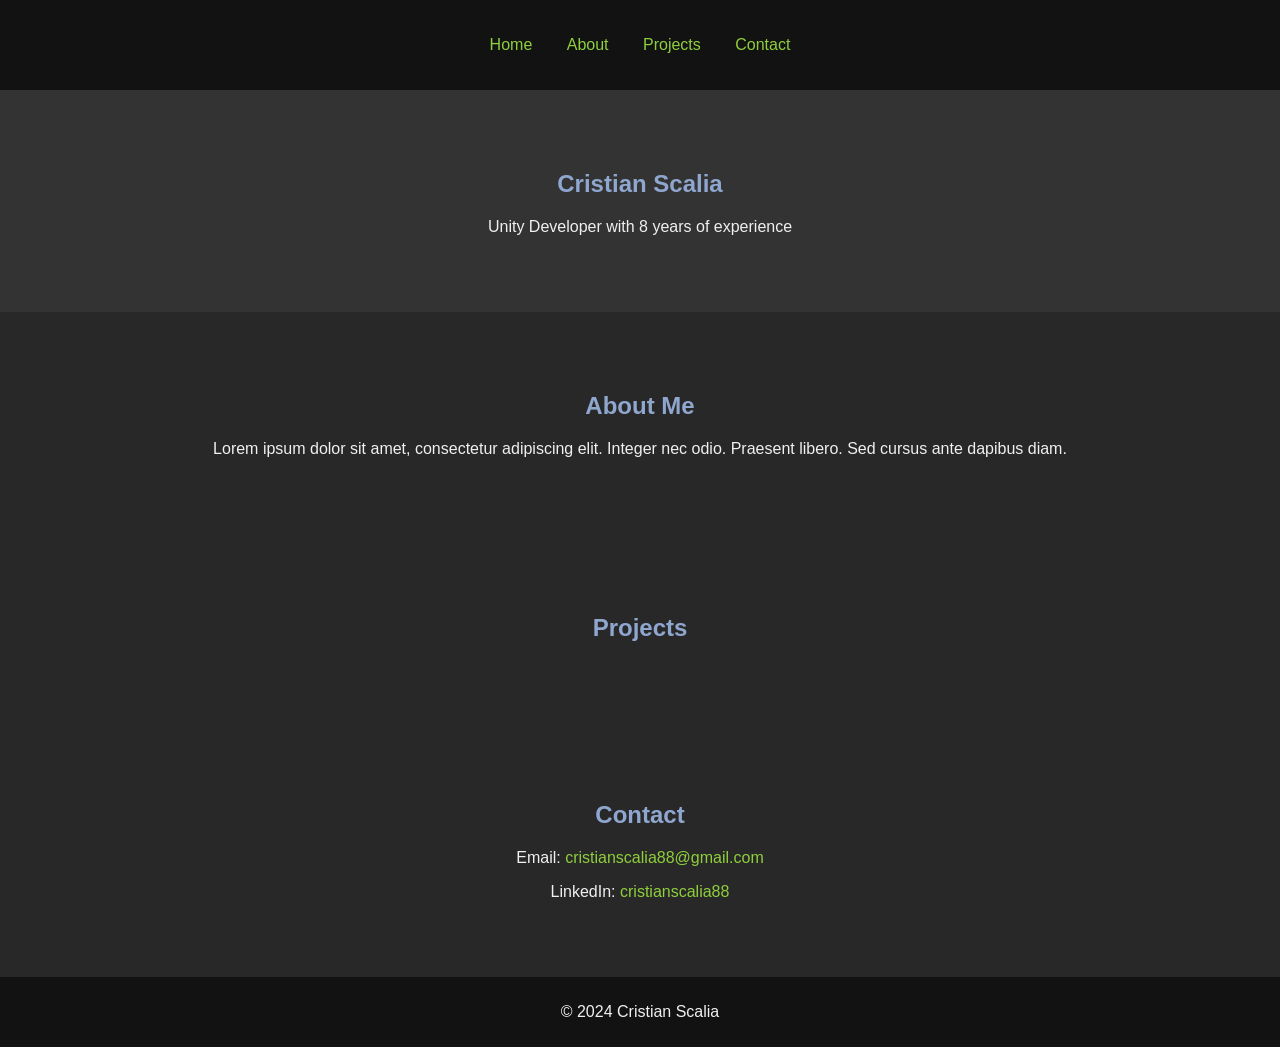
==== index.html @ cb993e55 "Update and rename Index.html to index.html" ====
<!DOCTYPE html>
<html lang="en">
<head>
    <meta charset="UTF-8">
    <meta name="viewport" content="width=device-width, initial-scale=1.0">
    <title>Cristian Scalia - Unity Developer</title>
    <link rel="stylesheet" href="styles.css">
</head>
<body>
    <header>
        <nav>
            <ul>
                <li><a href="#home">Home</a></li>
                <li><a href="#about">About</a></li>
                <li><a href="#projects">Projects</a></li>
                <li><a href="#contact">Contact</a></li>
            </ul>
        </nav>
    </header>

    <section id="home">
        <h1>Cristian Scalia</h1>
        <p>Unity Developer with 8 years of experience</p>
    </section>

    <section id="about">
        <h2>About Me</h2>
        <p>Lorem ipsum dolor sit amet, consectetur adipiscing elit. Integer nec odio. Praesent libero. Sed cursus ante dapibus diam.</p>
    </section>

    <section id="projects">
        <h2>Projects</h2>
        <!-- Add your project details here -->
    </section>

    <section id="contact">
        <h2>Contact</h2>
        <p>Email: <a href="mailto:cristianscalia88@gmail.com">cristianscalia88@gmail.com</a></p>
        <p>LinkedIn: <a href="https://www.linkedin.com/in/cristianscalia88/">cristianscalia88</a></p>
        <!-- <p>GitHub: <a href="https://github.com/yourusername">yourusername</a></p> -->
    </section>

    <footer>
        <p>&copy; 2024 Cristian Scalia</p>
    </footer>
</body>
</html>
---- styles.css ----
body {
    margin: 0;
    font-family: Arial, sans-serif;
    background-color: #1e1e1e;
    color: #f0f0f0;
}

header {
    background-color: #121212;
    padding: 20px 0;
    text-align: center;
}

nav ul {
    list-style: none;
    padding: 0;
}

nav ul li {
    display: inline;
    margin: 0 15px;
}

nav ul li a {
    color: #8fcf3c; /* Green */
    text-decoration: none;
}

nav ul li a:hover {
    text-decoration: underline;
}

section {
    padding: 60px 20px;
    text-align: center;
}

#home {
    background-color: #333;
}

#about, #projects, #contact {
    background-color: #282828;
}

h1, h2 {
    color: #8fa6cf; /* Medium blue tinted with gray */
}

footer {
    background-color: #121212;
    text-align: center;
    padding: 10px 0;
}

a {
    color: #8fcf3c; /* Green */
    text-decoration: none;
}

a:hover {
    text-decoration: underline;
}
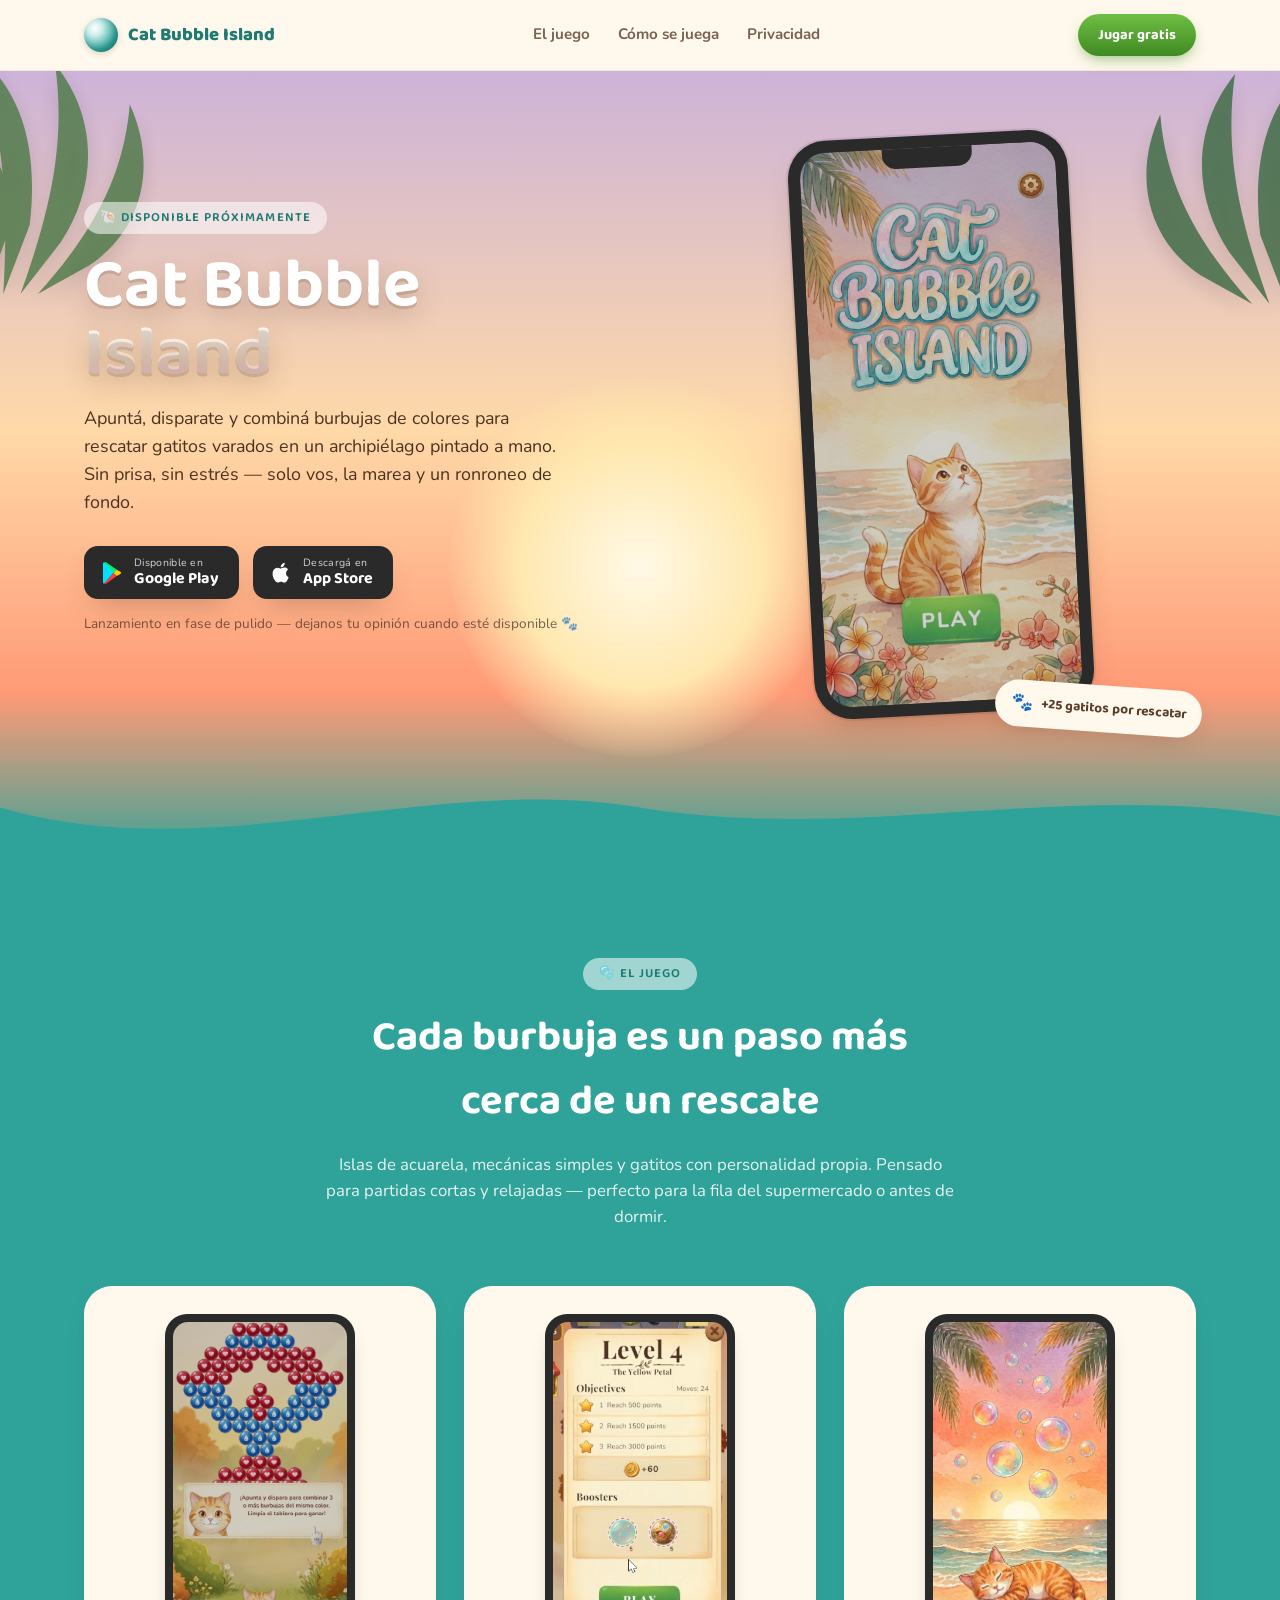
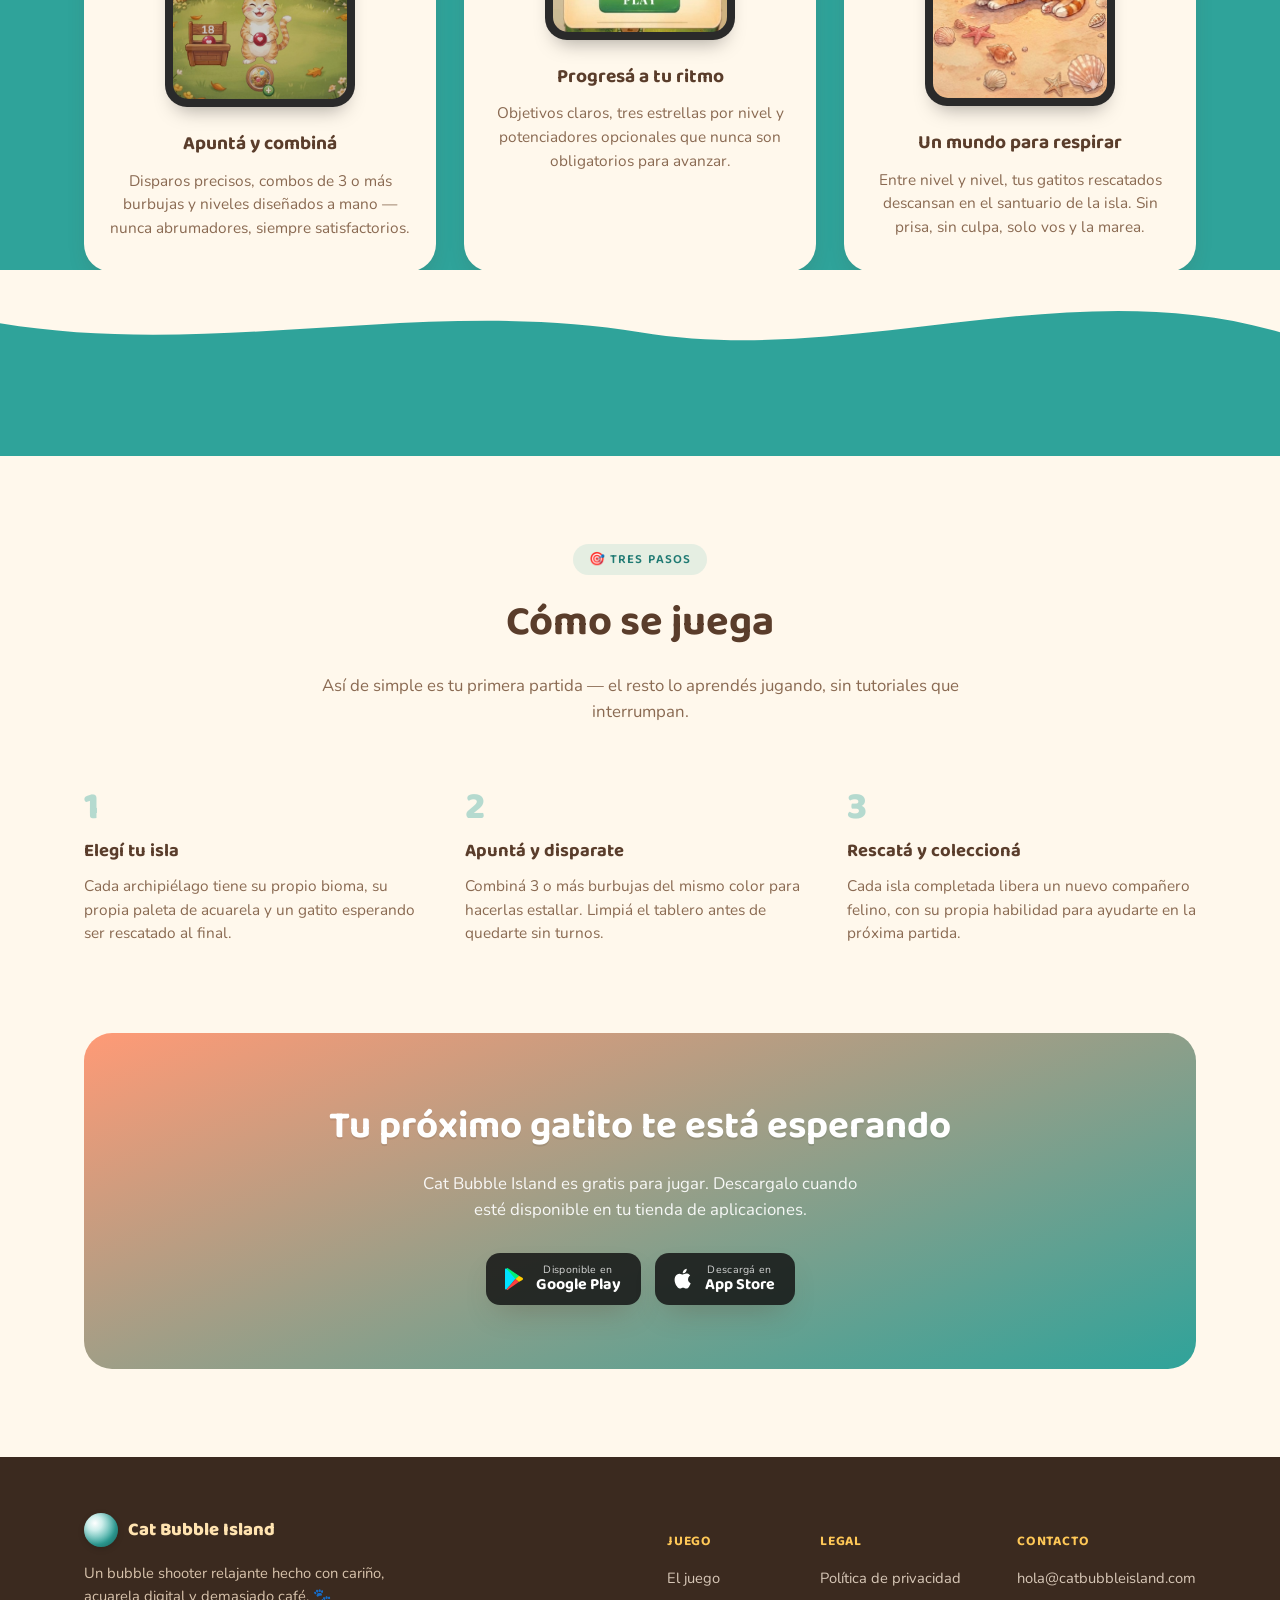
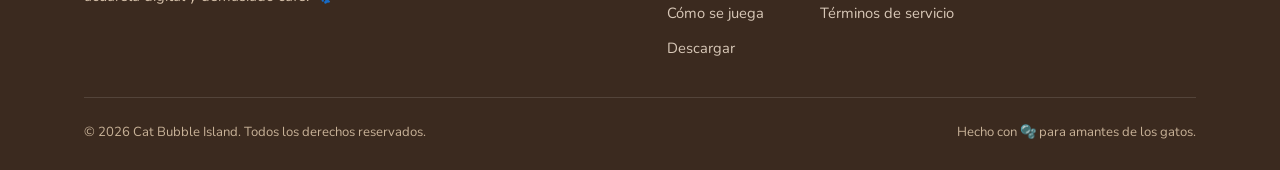
==== commit 4937ae62: "Web" ====
--- a/index.html
+++ b/index.html
@@ -1,47 +1,230 @@
-<!DOCTYPE html>
-<html lang="en">
-<head>
-    <meta charset="UTF-8">
-    <meta name="viewport" content="width=device-width, initial-scale=1.0">
-    <title>Cristian Scalia - Unity Developer</title>
-    <link rel="stylesheet" href="styles.css">
-</head>
-<body>
-    <header>
-        <nav>
-            <ul>
-                <li><a href="#home">Home</a></li>
-                <li><a href="#about">About</a></li>
-                <li><a href="#projects">Projects</a></li>
-                <li><a href="#contact">Contact</a></li>
-            </ul>
-        </nav>
-    </header>
-
-    <section id="home">
-        <h1>Cristian Scalia</h1>
-        <p>Unity Developer with 8 years of experience</p>
-    </section>
-
-    <section id="about">
-        <h2>About Me</h2>
-        <p>Lorem ipsum dolor sit amet, consectetur adipiscing elit. Integer nec odio. Praesent libero. Sed cursus ante dapibus diam.</p>
-    </section>
-
-    <section id="projects">
-        <h2>Projects</h2>
-        <!-- Add your project details here -->
-    </section>
-
-    <section id="contact">
-        <h2>Contact</h2>
-        <p>Email: <a href="mailto:cristianscalia88@gmail.com">cristianscalia88@gmail.com</a></p>
-        <p>LinkedIn: <a href="https://www.linkedin.com/in/cristianscalia88/">cristianscalia88</a></p>
-        <!-- <p>GitHub: <a href="https://github.com/yourusername">yourusername</a></p> -->
-    </section>
-
-    <footer>
-        <p>&copy; 2024 Cristian Scalia</p>
-    </footer>
-</body>
-</html>
+<!DOCTYPE html>
+<html lang="es">
+<head>
+<meta charset="UTF-8">
+<meta name="viewport" content="width=device-width, initial-scale=1.0">
+<title>Cat Bubble Island — Un archipiélago de burbujas y gatitos</title>
+<meta name="description" content="Cat Bubble Island: un bubble shooter relajante donde rescatás gatitos, explorás islas de acuarela y coleccionás compañeros felinos. Gratis para jugar.">
+
+<!-- Open Graph -->
+<meta property="og:title" content="Cat Bubble Island">
+<meta property="og:description" content="Un bubble shooter relajante donde rescatás gatitos y explorás islas pintadas a mano.">
+<meta property="og:image" content="assets/img/screenshot-splash.jpg">
+<meta property="og:type" content="website">
+
+<link rel="icon" href="data:image/svg+xml,<svg xmlns=%22http://www.w3.org/2000/svg%22 viewBox=%220 0 100 100%22><circle cx=%2250%22 cy=%2250%22 r=%2246%22 fill=%22%232fa39a%22/><text x=%2250%22 y=%2266%22 font-size=%2260%22 text-anchor=%22middle%22>🐱</text></svg>">
+
+<link rel="preconnect" href="https://fonts.googleapis.com">
+<link rel="preconnect" href="https://fonts.gstatic.com" crossorigin>
+<link href="https://fonts.googleapis.com/css2?family=Baloo+2:wght@500;600;700;800&family=Nunito:wght@400;600;700;800;900&display=swap" rel="stylesheet">
+
+<link rel="stylesheet" href="assets/css/style.css">
+</head>
+<body>
+
+<a class="skip-link" href="#main" style="position:absolute;left:-9999px;">Saltar al contenido</a>
+
+<header class="site-nav">
+  <div class="container">
+    <a class="brand" href="#top">
+      <span class="brand-mark" aria-hidden="true"></span>
+      Cat Bubble Island
+    </a>
+    <nav aria-label="Navegación principal">
+      <ul class="nav-links">
+        <li><a href="#juego">El juego</a></li>
+        <li><a href="#como-jugar">Cómo se juega</a></li>
+        <li><a href="privacy.html">Privacidad</a></li>
+      </ul>
+    </nav>
+    <a class="nav-cta" href="#descargar">Jugar gratis</a>
+    <button class="nav-toggle" aria-label="Abrir menú" aria-expanded="false" id="navToggle">☰</button>
+  </div>
+</header>
+
+<main id="main">
+
+  <!-- ================= HERO ================= -->
+  <section class="hero" id="top">
+    <div class="hero-sun" aria-hidden="true"></div>
+
+    <svg class="palm palm-left" viewBox="0 0 200 220" aria-hidden="true">
+      <g fill="#4f7a4a" opacity="0.9">
+        <path d="M40 220 C 30 150, 10 90, -20 40 C 30 60, 55 100, 65 150 Z"/>
+        <path d="M55 220 C 60 140, 55 70, 30 10 C 75 45, 85 100, 78 160 Z"/>
+        <path d="M70 220 C 95 150, 110 90, 100 20 C 140 70, 135 130, 105 175 Z"/>
+        <path d="M85 220 C 130 170, 160 120, 165 55 C 190 110, 175 165, 130 195 Z"/>
+      </g>
+    </svg>
+    <svg class="palm palm-right" viewBox="0 0 200 220" aria-hidden="true">
+      <g fill="#3f6b45" opacity="0.9">
+        <path d="M40 220 C 30 150, 10 90, -20 40 C 30 60, 55 100, 65 150 Z"/>
+        <path d="M55 220 C 60 140, 55 70, 30 10 C 75 45, 85 100, 78 160 Z"/>
+        <path d="M70 220 C 95 150, 110 90, 100 20 C 140 70, 135 130, 105 175 Z"/>
+        <path d="M85 220 C 130 170, 160 120, 165 55 C 190 110, 175 165, 130 195 Z"/>
+      </g>
+    </svg>
+
+    <div class="bubbles-field" id="bubblesField" aria-hidden="true"></div>
+
+    <div class="container hero-inner">
+      <div class="hero-copy">
+        <span class="eyebrow">🐚 Disponible próximamente</span>
+        <h1 class="hero-title">Cat Bubble<span>Island</span></h1>
+        <p class="lede">Apuntá, disparate y combiná burbujas de colores para rescatar gatitos varados en un archipiélago pintado a mano. Sin prisa, sin estrés — solo vos, la marea y un ronroneo de fondo.</p>
+
+        <div class="store-badges" id="descargar">
+          <a class="store-badge" href="#" aria-label="Descargar en Google Play (próximamente)">
+            <svg viewBox="0 0 24 24" fill="none" xmlns="http://www.w3.org/2000/svg"><path d="M3 2.5C3 1.9 3.4 1.5 4 1.5C4.2 1.5 4.4 1.6 4.6 1.7L16.8 8.7L13.4 12L4.6 22.3C4.4 22.4 4.2 22.5 4 22.5C3.4 22.5 3 22.1 3 21.5V2.5Z" fill="#00E1FF"/><path d="M13.4 12L16.8 8.7L20.4 10.8C21.2 11.3 21.2 12.5 20.4 13L16.8 15.1L13.4 12Z" fill="#FFCC00"/><path d="M4.6 22.3L13.4 12L16.8 15.1L5.6 22.9C5.2 23.1 4.8 23 4.6 22.3Z" fill="#FF3D3D"/><path d="M4.6 1.7L13.4 12L16.8 8.7L5.6 1.1C5.2 0.9 4.8 1 4.6 1.7Z" fill="#00F076"/></svg>
+            <span class="store-text"><small>Disponible en</small><strong>Google Play</strong></span>
+          </a>
+          <a class="store-badge" href="#" aria-label="Descargar en App Store (próximamente)">
+            <svg viewBox="0 0 24 24" fill="#fff" xmlns="http://www.w3.org/2000/svg"><path d="M17.05 12.34c-.03-2.5 2.04-3.7 2.14-3.76-1.17-1.71-2.98-1.94-3.62-1.97-1.54-.16-3 .9-3.78.9-.78 0-1.98-.88-3.26-.86-1.68.03-3.23.98-4.09 2.48-1.75 3.03-.45 7.5 1.25 9.95.83 1.2 1.82 2.55 3.12 2.5 1.25-.05 1.72-.8 3.23-.8 1.5 0 1.93.8 3.25.78 1.34-.02 2.19-1.22 3.01-2.42.95-1.39 1.34-2.73 1.36-2.8-.03-.01-2.6-1-2.63-3.99Z"/><path d="M14.7 4.9c.69-.84 1.16-2 1.03-3.16-1 .04-2.2.66-2.92 1.5-.64.74-1.2 1.94-1.05 3.07 1.1.09 2.24-.56 2.94-1.41Z"/></svg>
+            <span class="store-text"><small>Descargá en</small><strong>App Store</strong></span>
+          </a>
+        </div>
+        <p class="badge-note">Lanzamiento en fase de pulido — dejanos tu opinión cuando esté disponible 🐾</p>
+      </div>
+
+      <div class="hero-art">
+        <div class="phone">
+          <div class="phone-notch" aria-hidden="true"></div>
+          <img src="assets/img/screenshot-splash.jpg" alt="Pantalla de bienvenida de Cat Bubble Island, mostrando un gato atigrado en una playa al atardecer">
+        </div>
+        <div class="hero-cat-badge"><span class="paw">🐾</span> +25 gatitos por rescatar</div>
+      </div>
+    </div>
+
+    <div class="wave" aria-hidden="true">
+      <svg viewBox="0 0 1440 110" preserveAspectRatio="none"><path d="M0,40 C 240,110 480,0 720,40 C 960,80 1200,10 1440,50 L1440,110 L0,110 Z" fill="#2fa39a"></path></svg>
+    </div>
+  </section>
+
+  <!-- ================= FEATURES ================= -->
+  <section class="section features" id="juego">
+    <div class="container">
+      <div class="section-head">
+        <span class="eyebrow" style="background:rgba(255,255,255,0.55);">🫧 El juego</span>
+        <h2 style="color:#fff;">Cada burbuja es un paso más cerca de un rescate</h2>
+        <p style="color:rgba(255,255,255,0.88);">Islas de acuarela, mecánicas simples y gatitos con personalidad propia. Pensado para partidas cortas y relajadas — perfecto para la fila del supermercado o antes de dormir.</p>
+      </div>
+
+      <div class="feature-grid">
+        <article class="feature-card">
+          <div class="phone-frame"><img src="assets/img/screenshot-gameplay.jpg" alt="Captura de gameplay: tablero de burbujas rojas y azules con un gato guía en pantalla"></div>
+          <h3>Apuntá y combiná</h3>
+          <p>Disparos precisos, combos de 3 o más burbujas y niveles diseñados a mano — nunca abrumadores, siempre satisfactorios.</p>
+        </article>
+
+        <article class="feature-card">
+          <div class="phone-frame"><img src="assets/img/screenshot-level.jpg" alt="Captura de la pantalla de nivel mostrando objetivos, estrellas y potenciadores"></div>
+          <h3>Progresá a tu ritmo</h3>
+          <p>Objetivos claros, tres estrellas por nivel y potenciadores opcionales que nunca son obligatorios para avanzar.</p>
+        </article>
+
+        <article class="feature-card">
+          <div class="phone-frame"><img src="assets/img/screenshot-beach.jpg" alt="Ilustración de un gato durmiendo en la playa rodeado de burbujas iridiscentes al atardecer"></div>
+          <h3>Un mundo para respirar</h3>
+          <p>Entre nivel y nivel, tus gatitos rescatados descansan en el santuario de la isla. Sin prisa, sin culpa, solo vos y la marea.</p>
+        </article>
+      </div>
+    </div>
+
+    <div class="wave" aria-hidden="true" style="transform: rotate(180deg);">
+      <svg viewBox="0 0 1440 110" preserveAspectRatio="none"><path d="M0,40 C 240,110 480,0 720,40 C 960,80 1200,10 1440,50 L1440,110 L0,110 Z" fill="#fff8ec"></path></svg>
+    </div>
+  </section>
+
+  <!-- ================= HOW TO PLAY ================= -->
+  <section class="section howto" id="como-jugar">
+    <div class="container">
+      <div class="section-head">
+        <span class="eyebrow">🎯 Tres pasos</span>
+        <h2>Cómo se juega</h2>
+        <p>Así de simple es tu primera partida — el resto lo aprendés jugando, sin tutoriales que interrumpan.</p>
+      </div>
+
+      <div class="steps">
+        <div class="step">
+          <div class="step-number">1</div>
+          <h3>Elegí tu isla</h3>
+          <p>Cada archipiélago tiene su propio bioma, su propia paleta de acuarela y un gatito esperando ser rescatado al final.</p>
+        </div>
+        <div class="step">
+          <div class="step-number">2</div>
+          <h3>Apuntá y disparate</h3>
+          <p>Combiná 3 o más burbujas del mismo color para hacerlas estallar. Limpiá el tablero antes de quedarte sin turnos.</p>
+        </div>
+        <div class="step">
+          <div class="step-number">3</div>
+          <h3>Rescatá y coleccioná</h3>
+          <p>Cada isla completada libera un nuevo compañero felino, con su propia habilidad para ayudarte en la próxima partida.</p>
+        </div>
+      </div>
+    </div>
+  </section>
+
+  <!-- ================= CTA ================= -->
+  <section class="section" style="padding-top:0;">
+    <div class="cta-band">
+      <h2>Tu próximo gatito te está esperando</h2>
+      <p>Cat Bubble Island es gratis para jugar. Descargalo cuando esté disponible en tu tienda de aplicaciones.</p>
+      <div class="store-badges">
+        <a class="store-badge" href="#">
+          <svg viewBox="0 0 24 24" fill="none" xmlns="http://www.w3.org/2000/svg"><path d="M3 2.5C3 1.9 3.4 1.5 4 1.5C4.2 1.5 4.4 1.6 4.6 1.7L16.8 8.7L13.4 12L4.6 22.3C4.4 22.4 4.2 22.5 4 22.5C3.4 22.5 3 22.1 3 21.5V2.5Z" fill="#00E1FF"/><path d="M13.4 12L16.8 8.7L20.4 10.8C21.2 11.3 21.2 12.5 20.4 13L16.8 15.1L13.4 12Z" fill="#FFCC00"/><path d="M4.6 22.3L13.4 12L16.8 15.1L5.6 22.9C5.2 23.1 4.8 23 4.6 22.3Z" fill="#FF3D3D"/><path d="M4.6 1.7L13.4 12L16.8 8.7L5.6 1.1C5.2 0.9 4.8 1 4.6 1.7Z" fill="#00F076"/></svg>
+          <span class="store-text"><small>Disponible en</small><strong>Google Play</strong></span>
+        </a>
+        <a class="store-badge" href="#">
+          <svg viewBox="0 0 24 24" fill="#fff" xmlns="http://www.w3.org/2000/svg"><path d="M17.05 12.34c-.03-2.5 2.04-3.7 2.14-3.76-1.17-1.71-2.98-1.94-3.62-1.97-1.54-.16-3 .9-3.78.9-.78 0-1.98-.88-3.26-.86-1.68.03-3.23.98-4.09 2.48-1.75 3.03-.45 7.5 1.25 9.95.83 1.2 1.82 2.55 3.12 2.5 1.25-.05 1.72-.8 3.23-.8 1.5 0 1.93.8 3.25.78 1.34-.02 2.19-1.22 3.01-2.42.95-1.39 1.34-2.73 1.36-2.8-.03-.01-2.6-1-2.63-3.99Z"/><path d="M14.7 4.9c.69-.84 1.16-2 1.03-3.16-1 .04-2.2.66-2.92 1.5-.64.74-1.2 1.94-1.05 3.07 1.1.09 2.24-.56 2.94-1.41Z"/></svg>
+          <span class="store-text"><small>Descargá en</small><strong>App Store</strong></span>
+        </a>
+      </div>
+    </div>
+  </section>
+
+</main>
+
+<footer class="site-footer">
+  <div class="container">
+    <div class="footer-top">
+      <div class="footer-brand">
+        <a class="brand" href="#top">
+          <span class="brand-mark" aria-hidden="true"></span>
+          Cat Bubble Island
+        </a>
+        <p>Un bubble shooter relajante hecho con cariño, acuarela digital y demasiado café. 🐾</p>
+      </div>
+      <div class="footer-links">
+        <div class="footer-col">
+          <h4>Juego</h4>
+          <ul>
+            <li><a href="#juego">El juego</a></li>
+            <li><a href="#como-jugar">Cómo se juega</a></li>
+            <li><a href="#descargar">Descargar</a></li>
+          </ul>
+        </div>
+        <div class="footer-col">
+          <h4>Legal</h4>
+          <ul>
+            <li><a href="privacy.html">Política de privacidad</a></li>
+            <li><a href="terms.html">Términos de servicio</a></li>
+          </ul>
+        </div>
+        <div class="footer-col">
+          <h4>Contacto</h4>
+          <ul>
+            <li><a href="mailto:hola@catbubbleisland.com">hola@catbubbleisland.com</a></li>
+          </ul>
+        </div>
+      </div>
+    </div>
+    <div class="footer-bottom">
+      <span>© <span id="year"></span> Cat Bubble Island. Todos los derechos reservados.</span>
+      <span>Hecho con 🫧 para amantes de los gatos.</span>
+    </div>
+  </div>
+</footer>
+
+<script src="assets/js/main.js"></script>
+</body>
+</html>
--- a/assets/css/style.css
+++ b/assets/css/style.css
@@ -0,0 +1,658 @@
+/* =========================================================
+   CAT BUBBLE ISLAND — Landing page styles
+   Design language: hand-painted watercolor sunset beach,
+   matching the in-game art (palm silhouettes, soft bubbles,
+   cream/parchment UI cards, teal ocean, coral sunset).
+   ========================================================= */
+
+:root {
+  /* ---- Color tokens (pulled from the game's own screenshots) ---- */
+  --sky-lavender: #cdb3d9;
+  --sky-peach: #ffd9a8;
+  --sky-coral: #ff9a76;
+  --ocean-teal: #2fa39a;
+  --ocean-teal-deep: #1f7a73;
+  --sand: #f3d9a9;
+  --sand-deep: #e0b877;
+  --cream: #fff8ec;
+  --cream-deep: #ffedcf;
+  --ink-brown: #5a3d2b;
+  --ink-brown-soft: #8a6a52;
+  --leaf-green: #5c7a4a;
+  --play-green: #6fbe44;
+  --play-green-deep: #3f8a22;
+  --gold: #ffc857;
+  --bubble-rim: rgba(255, 255, 255, 0.85);
+
+  --font-display: "Baloo 2", "Nunito", system-ui, sans-serif;
+  --font-body: "Nunito", system-ui, -apple-system, sans-serif;
+
+  --radius-lg: 28px;
+  --radius-md: 18px;
+  --radius-sm: 10px;
+
+  --shadow-soft: 0 14px 30px -12px rgba(90, 61, 43, 0.35);
+  --shadow-card: 0 10px 24px -10px rgba(90, 61, 43, 0.28);
+}
+
+* { box-sizing: border-box; }
+
+html {
+  scroll-behavior: smooth;
+}
+
+@media (prefers-reduced-motion: reduce) {
+  html { scroll-behavior: auto; }
+  *, *::before, *::after {
+    animation-duration: 0.001ms !important;
+    animation-iteration-count: 1 !important;
+    transition-duration: 0.001ms !important;
+    scroll-behavior: auto !important;
+  }
+}
+
+body {
+  margin: 0;
+  font-family: var(--font-body);
+  color: var(--ink-brown);
+  background: var(--cream);
+  line-height: 1.55;
+  overflow-x: hidden;
+}
+
+img { max-width: 100%; display: block; }
+
+a { color: inherit; }
+
+:focus-visible {
+  outline: 3px solid var(--ocean-teal-deep);
+  outline-offset: 3px;
+  border-radius: 6px;
+}
+
+.container {
+  max-width: 1160px;
+  margin: 0 auto;
+  padding: 0 24px;
+}
+
+h1, h2, h3 {
+  font-family: var(--font-display);
+  font-weight: 700;
+  margin: 0;
+  color: var(--ink-brown);
+}
+
+.eyebrow {
+  display: inline-flex;
+  align-items: center;
+  gap: 8px;
+  font-family: var(--font-display);
+  font-weight: 600;
+  font-size: 0.8rem;
+  letter-spacing: 0.08em;
+  text-transform: uppercase;
+  color: var(--ocean-teal-deep);
+  background: rgba(47, 163, 154, 0.12);
+  padding: 6px 16px;
+  border-radius: 999px;
+}
+
+.lede {
+  color: var(--ink-brown-soft);
+  font-size: 1.08rem;
+  max-width: 46ch;
+}
+
+/* ---------------------------------------------------------
+   NAV
+   --------------------------------------------------------- */
+
+.site-nav {
+  position: sticky;
+  top: 0;
+  z-index: 50;
+  background: rgba(255, 248, 236, 0.88);
+  backdrop-filter: blur(10px);
+  border-bottom: 1px solid rgba(90, 61, 43, 0.08);
+}
+
+.site-nav .container {
+  display: flex;
+  align-items: center;
+  justify-content: space-between;
+  padding-top: 14px;
+  padding-bottom: 14px;
+}
+
+.brand {
+  display: flex;
+  align-items: center;
+  gap: 10px;
+  font-family: var(--font-display);
+  font-weight: 800;
+  font-size: 1.15rem;
+  text-decoration: none;
+  color: var(--ocean-teal-deep);
+}
+
+.brand-mark {
+  width: 34px;
+  height: 34px;
+  border-radius: 50%;
+  background: radial-gradient(circle at 32% 30%, #fff 0%, #cdeeeb 22%, var(--ocean-teal) 65%, var(--ocean-teal-deep) 100%);
+  box-shadow: inset -3px -3px 6px rgba(0,0,0,0.15), 0 2px 6px rgba(0,0,0,0.15);
+  flex-shrink: 0;
+}
+
+.nav-links {
+  display: flex;
+  align-items: center;
+  gap: 28px;
+  list-style: none;
+  margin: 0;
+  padding: 0;
+  font-weight: 700;
+  font-size: 0.95rem;
+}
+
+.nav-links a {
+  text-decoration: none;
+  color: var(--ink-brown);
+  opacity: 0.8;
+  transition: opacity 0.15s ease;
+}
+.nav-links a:hover { opacity: 1; }
+
+.nav-cta {
+  display: inline-block;
+  background: linear-gradient(180deg, var(--play-green) 0%, var(--play-green-deep) 100%);
+  color: #fff;
+  font-family: var(--font-display);
+  font-weight: 700;
+  font-size: 0.9rem;
+  padding: 10px 20px;
+  border-radius: 999px;
+  text-decoration: none;
+  box-shadow: 0 6px 14px -4px rgba(63, 138, 34, 0.55);
+}
+
+.nav-toggle { display: none; }
+
+/* ---------------------------------------------------------
+   HERO
+   --------------------------------------------------------- */
+
+.hero {
+  position: relative;
+  isolation: isolate;
+  overflow: hidden;
+  padding: 64px 0 0;
+  background: linear-gradient(180deg, var(--sky-lavender) 0%, var(--sky-peach) 45%, var(--sky-coral) 78%, var(--ocean-teal) 100%);
+}
+
+.hero-sun {
+  position: absolute;
+  left: 50%;
+  top: 62%;
+  transform: translate(-50%, -50%);
+  width: 380px;
+  height: 380px;
+  border-radius: 50%;
+  background: radial-gradient(circle, #fff9e6 0%, #ffe8b0 45%, rgba(255,232,176,0) 72%);
+  z-index: 0;
+}
+
+.palm { position: absolute; z-index: 3; pointer-events: none; opacity: 0.92; }
+.palm-left {
+  top: -30px; left: -60px; width: 230px;
+  filter: drop-shadow(0 8px 10px rgba(0,0,0,0.15));
+}
+.palm-right {
+  top: -20px; right: -70px; width: 230px;
+  transform: scaleX(-1);
+  filter: drop-shadow(0 8px 10px rgba(0,0,0,0.15));
+}
+
+.bubbles-field {
+  position: absolute;
+  inset: 0;
+  z-index: 2;
+  pointer-events: none;
+}
+
+.floaty {
+  position: absolute;
+  bottom: -60px;
+  border-radius: 50%;
+  background:
+    radial-gradient(circle at 30% 25%, rgba(255,255,255,0.95) 0%, rgba(255,255,255,0.15) 24%, rgba(255,255,255,0) 40%),
+    radial-gradient(circle at 65% 70%, rgba(255,210,240,0.35), rgba(160,220,255,0.25) 55%, rgba(255,255,255,0.05) 80%);
+  border: 1px solid var(--bubble-rim);
+  animation: rise linear infinite;
+  opacity: 0.85;
+}
+
+@keyframes rise {
+  0%   { transform: translateY(0) translateX(0); opacity: 0; }
+  10%  { opacity: 0.9; }
+  90%  { opacity: 0.75; }
+  100% { transform: translateY(-115vh) translateX(var(--drift, 20px)); opacity: 0; }
+}
+
+.hero-inner {
+  position: relative;
+  z-index: 4;
+  display: grid;
+  grid-template-columns: 1.05fr 0.95fr;
+  gap: 40px;
+  align-items: center;
+  padding-bottom: 60px;
+}
+
+.hero-copy .eyebrow {
+  background: rgba(255, 255, 255, 0.55);
+  color: var(--ocean-teal-deep);
+}
+
+.hero-title {
+  font-size: clamp(2.6rem, 5.4vw, 4.4rem);
+  line-height: 0.98;
+  margin: 18px 0 16px;
+  color: #fff;
+  text-shadow: 0 3px 0 rgba(90,61,43,0.18), 0 10px 26px rgba(90,61,43,0.25);
+}
+
+.hero-title span {
+  display: block;
+  background: linear-gradient(180deg, #ffffff 0%, #ffe9d6 60%, #ffd3e6 100%);
+  -webkit-background-clip: text;
+  background-clip: text;
+  color: transparent;
+}
+
+.hero-copy .lede {
+  color: #4a3322;
+  font-size: 1.12rem;
+  max-width: 44ch;
+}
+
+.store-badges {
+  display: flex;
+  flex-wrap: wrap;
+  gap: 14px;
+  margin-top: 30px;
+}
+
+.store-badge {
+  display: inline-flex;
+  align-items: center;
+  gap: 10px;
+  background: #2a2a2a;
+  color: #fff;
+  text-decoration: none;
+  padding: 11px 20px 11px 16px;
+  border-radius: 14px;
+  box-shadow: var(--shadow-soft);
+  transition: transform 0.15s ease;
+}
+.store-badge:hover { transform: translateY(-2px); }
+.store-badge svg { width: 24px; height: 24px; flex-shrink: 0; }
+.store-badge .store-text { display: flex; flex-direction: column; line-height: 1.15; }
+.store-badge .store-text small { font-size: 0.66rem; opacity: 0.8; letter-spacing: 0.03em; }
+.store-badge .store-text strong { font-family: var(--font-display); font-size: 1rem; }
+
+.badge-note {
+  margin-top: 14px;
+  font-size: 0.85rem;
+  color: #4a3322;
+  opacity: 0.75;
+}
+
+.hero-art { position: relative; display: flex; justify-content: center; }
+
+.phone {
+  position: relative;
+  width: min(280px, 72vw);
+  border-radius: 38px;
+  background: #2a2a2a;
+  padding: 12px;
+  box-shadow: var(--shadow-soft), 0 0 0 2px rgba(0,0,0,0.08);
+  transform: rotate(-3deg);
+}
+.phone img {
+  border-radius: 26px;
+  width: 100%;
+  display: block;
+}
+.phone-notch {
+  position: absolute;
+  top: 12px; left: 50%;
+  transform: translateX(-50%);
+  width: 90px; height: 20px;
+  background: #2a2a2a;
+  border-radius: 0 0 14px 14px;
+  z-index: 2;
+}
+
+.hero-cat-badge {
+  position: absolute;
+  bottom: -18px;
+  right: -6px;
+  background: var(--cream);
+  border-radius: 999px;
+  padding: 10px 16px;
+  display: flex;
+  align-items: center;
+  gap: 8px;
+  font-family: var(--font-display);
+  font-weight: 700;
+  font-size: 0.85rem;
+  color: var(--ink-brown);
+  box-shadow: var(--shadow-card);
+  transform: rotate(4deg);
+}
+.hero-cat-badge .paw { font-size: 1.1rem; }
+
+/* wave divider */
+.wave {
+  display: block;
+  width: 100%;
+  line-height: 0;
+  position: relative;
+  z-index: 5;
+  margin-top: -2px;
+}
+.wave svg { width: 100%; height: auto; display: block; }
+
+/* ---------------------------------------------------------
+   FEATURES
+   --------------------------------------------------------- */
+
+.section {
+  padding: 88px 0;
+}
+
+.section-head {
+  text-align: center;
+  max-width: 640px;
+  margin: 0 auto 56px;
+}
+.section-head .eyebrow { margin-bottom: 16px; }
+.section-head h2 {
+  font-size: clamp(1.9rem, 3.4vw, 2.6rem);
+  margin-bottom: 14px;
+}
+.section-head p {
+  color: var(--ink-brown-soft);
+  font-size: 1.05rem;
+}
+
+.features {
+  background: var(--ocean-teal);
+  position: relative;
+}
+
+.feature-grid {
+  display: grid;
+  grid-template-columns: repeat(3, 1fr);
+  gap: 28px;
+}
+
+.feature-card {
+  background: var(--cream);
+  border-radius: var(--radius-lg);
+  padding: 28px 24px 32px;
+  box-shadow: var(--shadow-card);
+  display: flex;
+  flex-direction: column;
+  align-items: center;
+  text-align: center;
+}
+
+.feature-card .phone-frame {
+  width: 100%;
+  max-width: 190px;
+  border-radius: 22px;
+  background: #2a2a2a;
+  padding: 8px;
+  margin-bottom: 22px;
+  box-shadow: 0 12px 20px -10px rgba(0,0,0,0.35);
+}
+.feature-card .phone-frame img { border-radius: 15px; }
+
+.feature-card h3 {
+  font-size: 1.2rem;
+  margin-bottom: 10px;
+}
+.feature-card p {
+  color: var(--ink-brown-soft);
+  font-size: 0.96rem;
+  margin: 0;
+}
+
+/* ---------------------------------------------------------
+   HOW TO PLAY (numbered — real sequence)
+   --------------------------------------------------------- */
+
+.howto { background: var(--cream); }
+
+.steps {
+  display: grid;
+  grid-template-columns: repeat(3, 1fr);
+  gap: 32px;
+  counter-reset: step;
+}
+
+.step {
+  position: relative;
+  padding-top: 8px;
+}
+
+.step-number {
+  font-family: var(--font-display);
+  font-weight: 800;
+  font-size: 2.4rem;
+  color: var(--ocean-teal);
+  opacity: 0.35;
+  line-height: 1;
+  margin-bottom: 10px;
+}
+
+.step h3 {
+  font-size: 1.15rem;
+  margin-bottom: 8px;
+}
+.step p {
+  color: var(--ink-brown-soft);
+  margin: 0;
+  font-size: 0.96rem;
+}
+
+/* ---------------------------------------------------------
+   CTA BAND
+   --------------------------------------------------------- */
+
+.cta-band {
+  position: relative;
+  background: linear-gradient(160deg, var(--sky-coral) 0%, var(--ocean-teal) 100%);
+  border-radius: var(--radius-lg);
+  margin: 0 24px;
+  max-width: 1112px;
+  margin-inline: auto;
+  padding: 64px 32px;
+  text-align: center;
+  overflow: hidden;
+}
+
+.cta-band h2 {
+  color: #fff;
+  font-size: clamp(1.8rem, 3.2vw, 2.4rem);
+  margin-bottom: 14px;
+  text-shadow: 0 2px 0 rgba(0,0,0,0.08);
+}
+
+.cta-band p {
+  color: rgba(255,255,255,0.92);
+  max-width: 46ch;
+  margin: 0 auto 28px;
+  font-size: 1.05rem;
+}
+
+.cta-band .store-badges { justify-content: center; }
+.cta-band .store-badge { background: rgba(20, 20, 20, 0.85); }
+
+/* ---------------------------------------------------------
+   FOOTER
+   --------------------------------------------------------- */
+
+.site-footer {
+  background: #3b2a1f;
+  color: #f3e3d2;
+  padding: 56px 0 28px;
+}
+
+.footer-top {
+  display: flex;
+  justify-content: space-between;
+  gap: 40px;
+  flex-wrap: wrap;
+  padding-bottom: 36px;
+  border-bottom: 1px solid rgba(255,255,255,0.12);
+}
+
+.footer-brand {
+  max-width: 320px;
+}
+.footer-brand .brand { color: #ffe3b0; margin-bottom: 10px; }
+.footer-brand p {
+  color: #d8c3ac;
+  font-size: 0.92rem;
+}
+
+.footer-links {
+  display: flex;
+  gap: 56px;
+  flex-wrap: wrap;
+}
+
+.footer-col h4 {
+  font-family: var(--font-display);
+  font-size: 0.85rem;
+  letter-spacing: 0.06em;
+  text-transform: uppercase;
+  color: #ffc857;
+  margin-bottom: 14px;
+}
+
+.footer-col ul {
+  list-style: none;
+  margin: 0;
+  padding: 0;
+  display: flex;
+  flex-direction: column;
+  gap: 10px;
+}
+.footer-col a {
+  text-decoration: none;
+  color: #f3e3d2;
+  font-size: 0.92rem;
+  opacity: 0.85;
+}
+.footer-col a:hover { opacity: 1; text-decoration: underline; }
+
+.footer-bottom {
+  display: flex;
+  justify-content: space-between;
+  align-items: center;
+  flex-wrap: wrap;
+  gap: 12px;
+  padding-top: 24px;
+  font-size: 0.82rem;
+  color: #c8b298;
+}
+
+/* ---------------------------------------------------------
+   PRIVACY PAGE
+   --------------------------------------------------------- */
+
+.legal-hero {
+  background: linear-gradient(180deg, var(--sky-lavender) 0%, var(--sky-peach) 100%);
+  padding: 70px 0 56px;
+}
+.legal-hero .eyebrow { background: rgba(255,255,255,0.6); }
+.legal-hero h1 {
+  font-size: clamp(2rem, 4vw, 2.8rem);
+  margin: 16px 0 10px;
+  color: #4a3322;
+}
+.legal-hero p { color: #4a3322; opacity: 0.85; }
+
+.legal-body {
+  padding: 56px 0 90px;
+}
+
+.legal-card {
+  background: var(--cream);
+  border-radius: var(--radius-lg);
+  box-shadow: var(--shadow-card);
+  padding: 44px clamp(24px, 5vw, 64px);
+  max-width: 860px;
+  margin: -70px auto 0;
+  position: relative;
+}
+
+.legal-card h2 {
+  font-size: 1.3rem;
+  margin: 32px 0 12px;
+  color: var(--ocean-teal-deep);
+}
+.legal-card h2:first-child { margin-top: 0; }
+.legal-card p, .legal-card li {
+  color: var(--ink-brown-soft);
+  font-size: 0.98rem;
+}
+.legal-card ul { padding-left: 22px; }
+
+.todo-banner {
+  display: flex;
+  gap: 14px;
+  align-items: flex-start;
+  background: rgba(255, 200, 87, 0.18);
+  border: 1px dashed var(--gold);
+  border-radius: var(--radius-md);
+  padding: 18px 20px;
+  margin-bottom: 36px;
+  font-size: 0.92rem;
+  color: #6b4a10;
+}
+.todo-banner strong { display: block; margin-bottom: 4px; font-family: var(--font-display); }
+
+/* ---------------------------------------------------------
+   RESPONSIVE
+   --------------------------------------------------------- */
+
+@media (max-width: 900px) {
+  .hero-inner { grid-template-columns: 1fr; text-align: center; }
+  .hero-copy .lede { margin-inline: auto; }
+  .store-badges { justify-content: center; }
+  .hero-art { order: -1; margin-top: 12px; }
+  .feature-grid { grid-template-columns: 1fr; }
+  .steps { grid-template-columns: 1fr; gap: 40px; }
+  .nav-links, .nav-cta { display: none; }
+  .nav-toggle {
+    display: inline-flex;
+    align-items: center;
+    justify-content: center;
+    width: 40px; height: 40px;
+    border-radius: 10px;
+    border: 1px solid rgba(90,61,43,0.2);
+    background: transparent;
+  }
+  .footer-top { flex-direction: column; }
+}
+
+@media (max-width: 520px) {
+  .cta-band { padding: 44px 22px; margin: 0 14px; }
+  .section { padding: 64px 0; }
+}
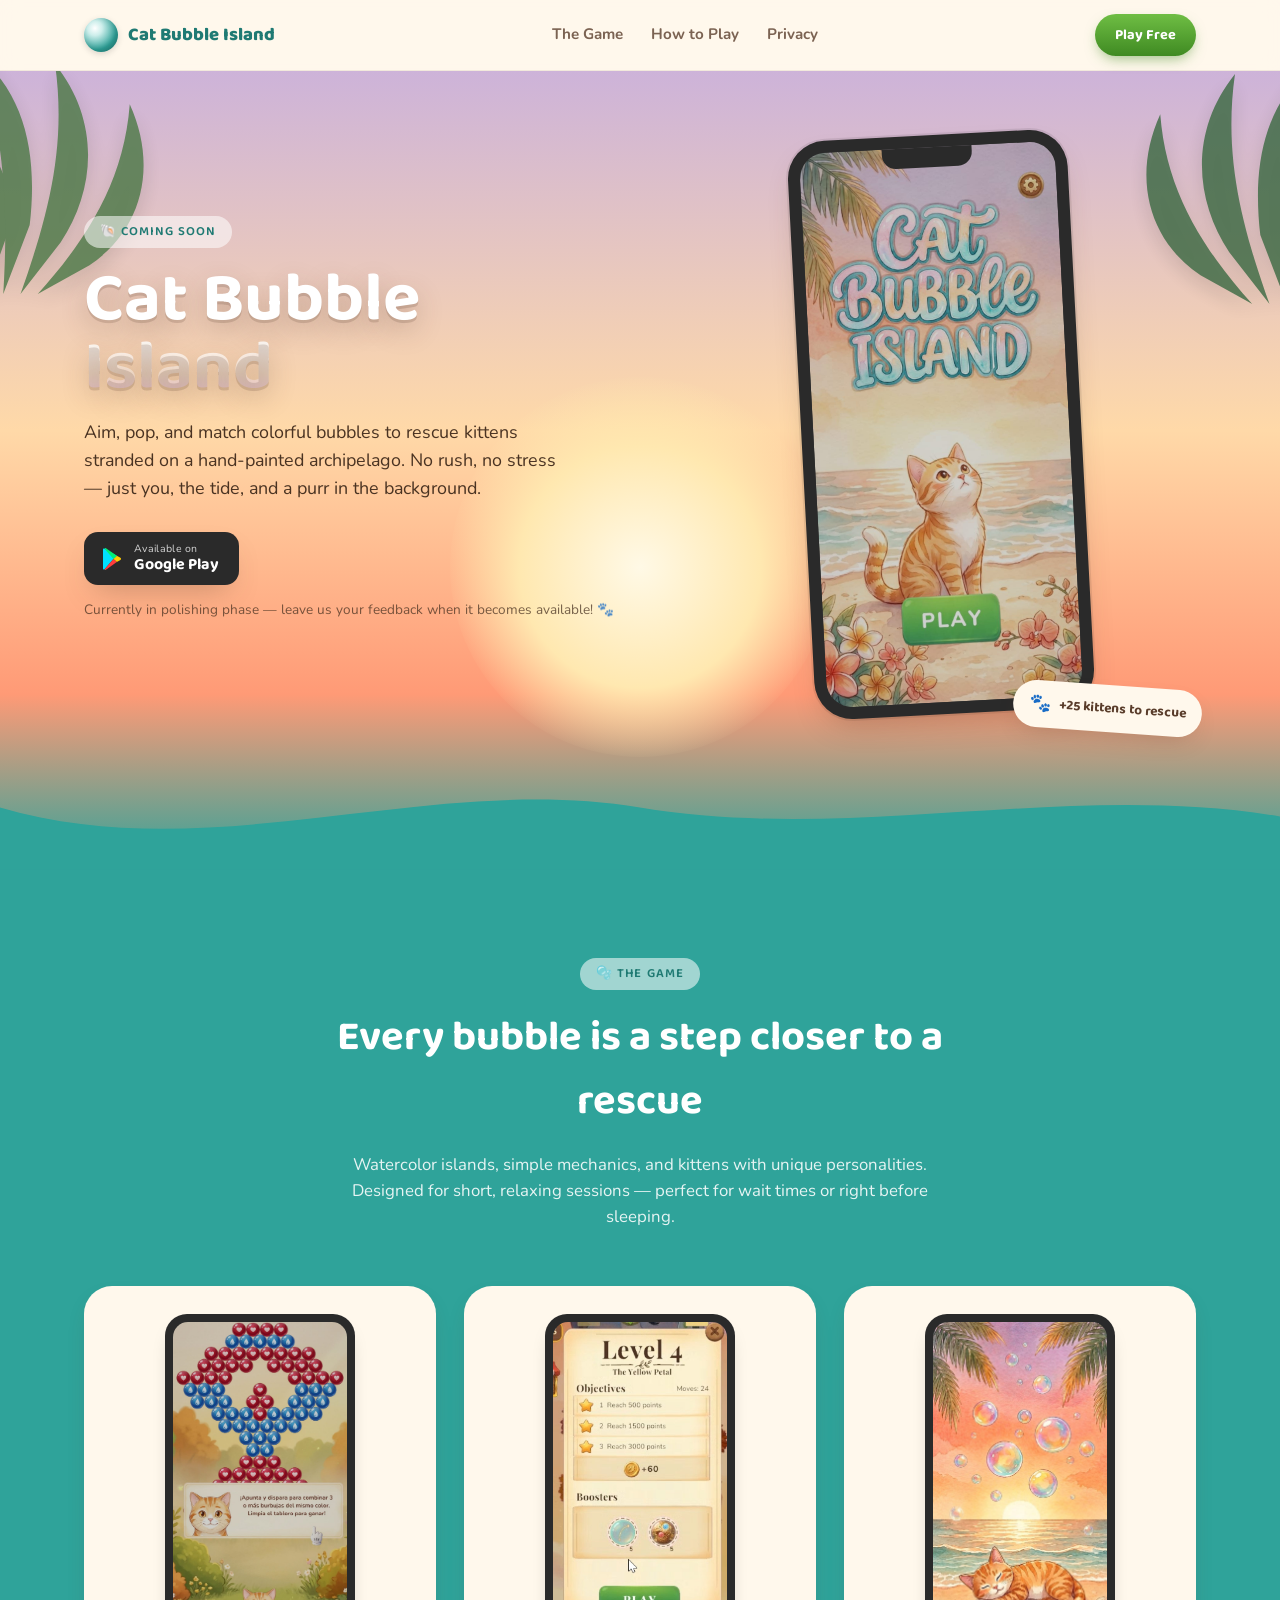
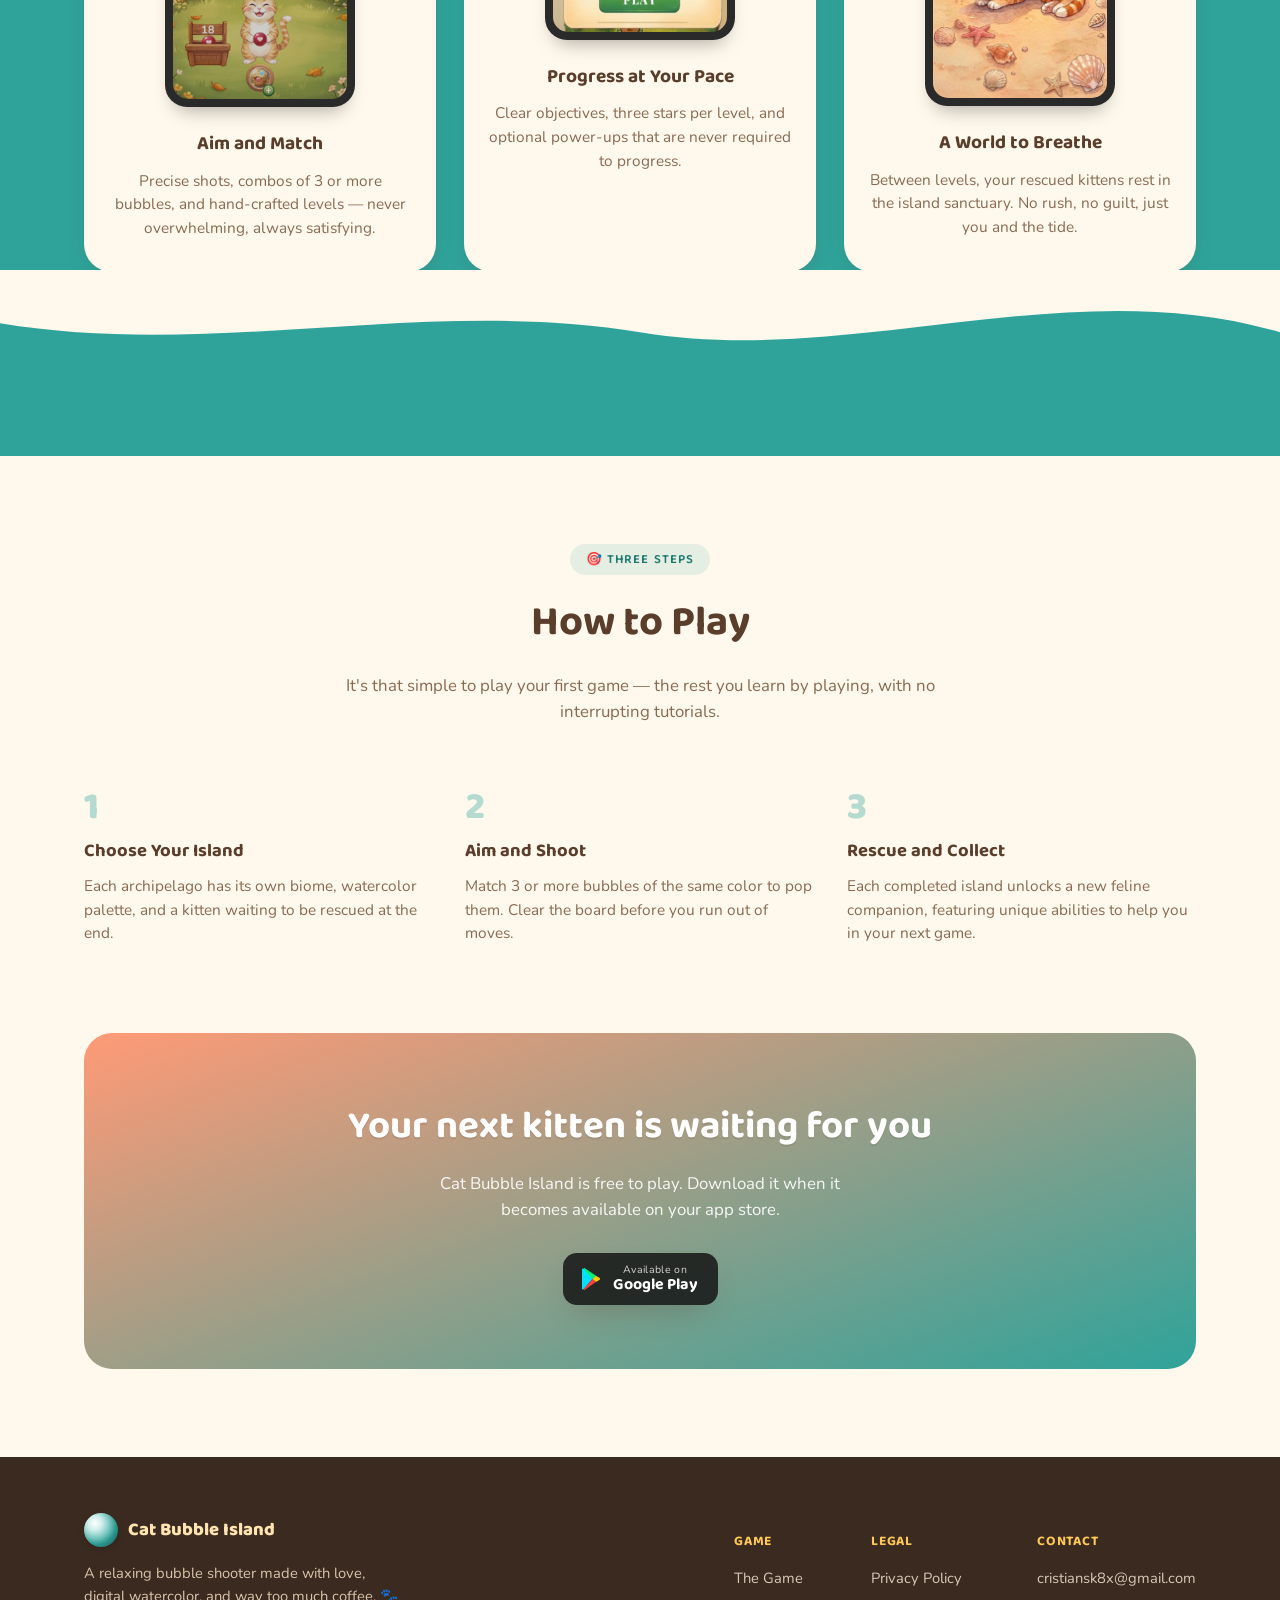
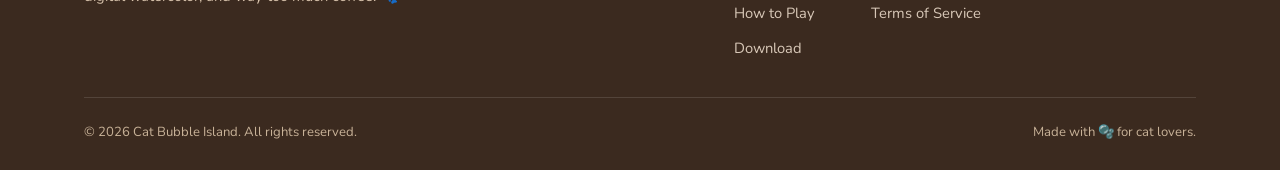
==== commit edb99e3d: "To English" ====
--- a/index.html
+++ b/index.html
@@ -1,14 +1,14 @@
 <!DOCTYPE html>
-<html lang="es">
+<html lang="en">
 <head>
 <meta charset="UTF-8">
 <meta name="viewport" content="width=device-width, initial-scale=1.0">
-<title>Cat Bubble Island — Un archipiélago de burbujas y gatitos</title>
-<meta name="description" content="Cat Bubble Island: un bubble shooter relajante donde rescatás gatitos, explorás islas de acuarela y coleccionás compañeros felinos. Gratis para jugar.">
+<title>Cat Bubble Island — A relaxing archipelago of bubbles and kittens</title>
+<meta name="description" content="Cat Bubble Island: a relaxing bubble shooter where you rescue kittens, explore watercolor islands, and collect feline companions. Free to play.">
 
 <!-- Open Graph -->
 <meta property="og:title" content="Cat Bubble Island">
-<meta property="og:description" content="Un bubble shooter relajante donde rescatás gatitos y explorás islas pintadas a mano.">
+<meta property="og:description" content="A relaxing bubble shooter where you rescue kittens and explore hand-painted islands.">
 <meta property="og:image" content="assets/img/screenshot-splash.jpg">
 <meta property="og:type" content="website">
 
@@ -22,7 +22,7 @@
 </head>
 <body>
 
-<a class="skip-link" href="#main" style="position:absolute;left:-9999px;">Saltar al contenido</a>
+<a class="skip-link" href="#main" style="position:absolute;left:-9999px;">Skip to content</a>
 
 <header class="site-nav">
   <div class="container">
@@ -30,15 +30,15 @@
       <span class="brand-mark" aria-hidden="true"></span>
       Cat Bubble Island
     </a>
-    <nav aria-label="Navegación principal">
+    <nav aria-label="Main navigation">
       <ul class="nav-links">
-        <li><a href="#juego">El juego</a></li>
-        <li><a href="#como-jugar">Cómo se juega</a></li>
-        <li><a href="privacy.html">Privacidad</a></li>
+        <li><a href="#juego">The Game</a></li>
+        <li><a href="#como-jugar">How to Play</a></li>
+        <li><a href="privacy.html">Privacy</a></li>
       </ul>
     </nav>
-    <a class="nav-cta" href="#descargar">Jugar gratis</a>
-    <button class="nav-toggle" aria-label="Abrir menú" aria-expanded="false" id="navToggle">☰</button>
+    <a class="nav-cta" href="#descargar">Play Free</a>
+    <button class="nav-toggle" aria-label="Open menu" aria-expanded="false" id="navToggle">☰</button>
   </div>
 </header>
 
@@ -69,29 +69,25 @@
 
     <div class="container hero-inner">
       <div class="hero-copy">
-        <span class="eyebrow">🐚 Disponible próximamente</span>
+        <span class="eyebrow">🐚 Coming Soon</span>
         <h1 class="hero-title">Cat Bubble<span>Island</span></h1>
-        <p class="lede">Apuntá, disparate y combiná burbujas de colores para rescatar gatitos varados en un archipiélago pintado a mano. Sin prisa, sin estrés — solo vos, la marea y un ronroneo de fondo.</p>
+        <p class="lede">Aim, pop, and match colorful bubbles to rescue kittens stranded on a hand-painted archipelago. No rush, no stress — just you, the tide, and a purr in the background.</p>
 
         <div class="store-badges" id="descargar">
-          <a class="store-badge" href="#" aria-label="Descargar en Google Play (próximamente)">
+          <a class="store-badge" href="#" aria-label="Download on Google Play (coming soon)">
             <svg viewBox="0 0 24 24" fill="none" xmlns="http://www.w3.org/2000/svg"><path d="M3 2.5C3 1.9 3.4 1.5 4 1.5C4.2 1.5 4.4 1.6 4.6 1.7L16.8 8.7L13.4 12L4.6 22.3C4.4 22.4 4.2 22.5 4 22.5C3.4 22.5 3 22.1 3 21.5V2.5Z" fill="#00E1FF"/><path d="M13.4 12L16.8 8.7L20.4 10.8C21.2 11.3 21.2 12.5 20.4 13L16.8 15.1L13.4 12Z" fill="#FFCC00"/><path d="M4.6 22.3L13.4 12L16.8 15.1L5.6 22.9C5.2 23.1 4.8 23 4.6 22.3Z" fill="#FF3D3D"/><path d="M4.6 1.7L13.4 12L16.8 8.7L5.6 1.1C5.2 0.9 4.8 1 4.6 1.7Z" fill="#00F076"/></svg>
-            <span class="store-text"><small>Disponible en</small><strong>Google Play</strong></span>
+            <span class="store-text"><small>Available on</small><strong>Google Play</strong></span>
           </a>
-          <a class="store-badge" href="#" aria-label="Descargar en App Store (próximamente)">
-            <svg viewBox="0 0 24 24" fill="#fff" xmlns="http://www.w3.org/2000/svg"><path d="M17.05 12.34c-.03-2.5 2.04-3.7 2.14-3.76-1.17-1.71-2.98-1.94-3.62-1.97-1.54-.16-3 .9-3.78.9-.78 0-1.98-.88-3.26-.86-1.68.03-3.23.98-4.09 2.48-1.75 3.03-.45 7.5 1.25 9.95.83 1.2 1.82 2.55 3.12 2.5 1.25-.05 1.72-.8 3.23-.8 1.5 0 1.93.8 3.25.78 1.34-.02 2.19-1.22 3.01-2.42.95-1.39 1.34-2.73 1.36-2.8-.03-.01-2.6-1-2.63-3.99Z"/><path d="M14.7 4.9c.69-.84 1.16-2 1.03-3.16-1 .04-2.2.66-2.92 1.5-.64.74-1.2 1.94-1.05 3.07 1.1.09 2.24-.56 2.94-1.41Z"/></svg>
-            <span class="store-text"><small>Descargá en</small><strong>App Store</strong></span>
-          </a>
-        </div>
-        <p class="badge-note">Lanzamiento en fase de pulido — dejanos tu opinión cuando esté disponible 🐾</p>
+        </div>
+        <p class="badge-note">Currently in polishing phase — leave us your feedback when it becomes available! 🐾</p>
       </div>
 
       <div class="hero-art">
         <div class="phone">
           <div class="phone-notch" aria-hidden="true"></div>
-          <img src="assets/img/screenshot-splash.jpg" alt="Pantalla de bienvenida de Cat Bubble Island, mostrando un gato atigrado en una playa al atardecer">
-        </div>
-        <div class="hero-cat-badge"><span class="paw">🐾</span> +25 gatitos por rescatar</div>
+          <img src="assets/img/screenshot-splash.jpg" alt="Cat Bubble Island splash screen, showing a tabby cat on a beach at sunset">
+        </div>
+        <div class="hero-cat-badge"><span class="paw">🐾</span> +25 kittens to rescue</div>
       </div>
     </div>
 
@@ -104,28 +100,28 @@
   <section class="section features" id="juego">
     <div class="container">
       <div class="section-head">
-        <span class="eyebrow" style="background:rgba(255,255,255,0.55);">🫧 El juego</span>
-        <h2 style="color:#fff;">Cada burbuja es un paso más cerca de un rescate</h2>
-        <p style="color:rgba(255,255,255,0.88);">Islas de acuarela, mecánicas simples y gatitos con personalidad propia. Pensado para partidas cortas y relajadas — perfecto para la fila del supermercado o antes de dormir.</p>
+        <span class="eyebrow" style="background:rgba(255,255,255,0.55);">🫧 The Game</span>
+        <h2 style="color:#fff;">Every bubble is a step closer to a rescue</h2>
+        <p style="color:rgba(255,255,255,0.88);">Watercolor islands, simple mechanics, and kittens with unique personalities. Designed for short, relaxing sessions — perfect for wait times or right before sleeping.</p>
       </div>
 
       <div class="feature-grid">
         <article class="feature-card">
-          <div class="phone-frame"><img src="assets/img/screenshot-gameplay.jpg" alt="Captura de gameplay: tablero de burbujas rojas y azules con un gato guía en pantalla"></div>
-          <h3>Apuntá y combiná</h3>
-          <p>Disparos precisos, combos de 3 o más burbujas y niveles diseñados a mano — nunca abrumadores, siempre satisfactorios.</p>
+          <div class="phone-frame"><img src="assets/img/screenshot-gameplay.jpg" alt="Gameplay screenshot: red and blue bubble board with a guide cat on screen"></div>
+          <h3>Aim and Match</h3>
+          <p>Precise shots, combos of 3 or more bubbles, and hand-crafted levels — never overwhelming, always satisfying.</p>
         </article>
 
         <article class="feature-card">
-          <div class="phone-frame"><img src="assets/img/screenshot-level.jpg" alt="Captura de la pantalla de nivel mostrando objetivos, estrellas y potenciadores"></div>
-          <h3>Progresá a tu ritmo</h3>
-          <p>Objetivos claros, tres estrellas por nivel y potenciadores opcionales que nunca son obligatorios para avanzar.</p>
+          <div class="phone-frame"><img src="assets/img/screenshot-level.jpg" alt="Level screenshot showing objectives, stars, and power-ups"></div>
+          <h3>Progress at Your Pace</h3>
+          <p>Clear objectives, three stars per level, and optional power-ups that are never required to progress.</p>
         </article>
 
         <article class="feature-card">
-          <div class="phone-frame"><img src="assets/img/screenshot-beach.jpg" alt="Ilustración de un gato durmiendo en la playa rodeado de burbujas iridiscentes al atardecer"></div>
-          <h3>Un mundo para respirar</h3>
-          <p>Entre nivel y nivel, tus gatitos rescatados descansan en el santuario de la isla. Sin prisa, sin culpa, solo vos y la marea.</p>
+          <div class="phone-frame"><img src="assets/img/screenshot-beach.jpg" alt="Illustration of a cat sleeping on the beach surrounded by iridescent bubbles at sunset"></div>
+          <h3>A World to Breathe</h3>
+          <p>Between levels, your rescued kittens rest in the island sanctuary. No rush, no guilt, just you and the tide.</p>
         </article>
       </div>
     </div>
@@ -139,26 +135,26 @@
   <section class="section howto" id="como-jugar">
     <div class="container">
       <div class="section-head">
-        <span class="eyebrow">🎯 Tres pasos</span>
-        <h2>Cómo se juega</h2>
-        <p>Así de simple es tu primera partida — el resto lo aprendés jugando, sin tutoriales que interrumpan.</p>
+        <span class="eyebrow">🎯 Three Steps</span>
+        <h2>How to Play</h2>
+        <p>It's that simple to play your first game — the rest you learn by playing, with no interrupting tutorials.</p>
       </div>
 
       <div class="steps">
         <div class="step">
           <div class="step-number">1</div>
-          <h3>Elegí tu isla</h3>
-          <p>Cada archipiélago tiene su propio bioma, su propia paleta de acuarela y un gatito esperando ser rescatado al final.</p>
+          <h3>Choose Your Island</h3>
+          <p>Each archipelago has its own biome, watercolor palette, and a kitten waiting to be rescued at the end.</p>
         </div>
         <div class="step">
           <div class="step-number">2</div>
-          <h3>Apuntá y disparate</h3>
-          <p>Combiná 3 o más burbujas del mismo color para hacerlas estallar. Limpiá el tablero antes de quedarte sin turnos.</p>
+          <h3>Aim and Shoot</h3>
+          <p>Match 3 or more bubbles of the same color to pop them. Clear the board before you run out of moves.</p>
         </div>
         <div class="step">
           <div class="step-number">3</div>
-          <h3>Rescatá y coleccioná</h3>
-          <p>Cada isla completada libera un nuevo compañero felino, con su propia habilidad para ayudarte en la próxima partida.</p>
+          <h3>Rescue and Collect</h3>
+          <p>Each completed island unlocks a new feline companion, featuring unique abilities to help you in your next game.</p>
         </div>
       </div>
     </div>
@@ -167,16 +163,12 @@
   <!-- ================= CTA ================= -->
   <section class="section" style="padding-top:0;">
     <div class="cta-band">
-      <h2>Tu próximo gatito te está esperando</h2>
-      <p>Cat Bubble Island es gratis para jugar. Descargalo cuando esté disponible en tu tienda de aplicaciones.</p>
+      <h2>Your next kitten is waiting for you</h2>
+      <p>Cat Bubble Island is free to play. Download it when it becomes available on your app store.</p>
       <div class="store-badges">
         <a class="store-badge" href="#">
           <svg viewBox="0 0 24 24" fill="none" xmlns="http://www.w3.org/2000/svg"><path d="M3 2.5C3 1.9 3.4 1.5 4 1.5C4.2 1.5 4.4 1.6 4.6 1.7L16.8 8.7L13.4 12L4.6 22.3C4.4 22.4 4.2 22.5 4 22.5C3.4 22.5 3 22.1 3 21.5V2.5Z" fill="#00E1FF"/><path d="M13.4 12L16.8 8.7L20.4 10.8C21.2 11.3 21.2 12.5 20.4 13L16.8 15.1L13.4 12Z" fill="#FFCC00"/><path d="M4.6 22.3L13.4 12L16.8 15.1L5.6 22.9C5.2 23.1 4.8 23 4.6 22.3Z" fill="#FF3D3D"/><path d="M4.6 1.7L13.4 12L16.8 8.7L5.6 1.1C5.2 0.9 4.8 1 4.6 1.7Z" fill="#00F076"/></svg>
-          <span class="store-text"><small>Disponible en</small><strong>Google Play</strong></span>
-        </a>
-        <a class="store-badge" href="#">
-          <svg viewBox="0 0 24 24" fill="#fff" xmlns="http://www.w3.org/2000/svg"><path d="M17.05 12.34c-.03-2.5 2.04-3.7 2.14-3.76-1.17-1.71-2.98-1.94-3.62-1.97-1.54-.16-3 .9-3.78.9-.78 0-1.98-.88-3.26-.86-1.68.03-3.23.98-4.09 2.48-1.75 3.03-.45 7.5 1.25 9.95.83 1.2 1.82 2.55 3.12 2.5 1.25-.05 1.72-.8 3.23-.8 1.5 0 1.93.8 3.25.78 1.34-.02 2.19-1.22 3.01-2.42.95-1.39 1.34-2.73 1.36-2.8-.03-.01-2.6-1-2.63-3.99Z"/><path d="M14.7 4.9c.69-.84 1.16-2 1.03-3.16-1 .04-2.2.66-2.92 1.5-.64.74-1.2 1.94-1.05 3.07 1.1.09 2.24-.56 2.94-1.41Z"/></svg>
-          <span class="store-text"><small>Descargá en</small><strong>App Store</strong></span>
+          <span class="store-text"><small>Available on</small><strong>Google Play</strong></span>
         </a>
       </div>
     </div>
@@ -192,35 +184,35 @@
           <span class="brand-mark" aria-hidden="true"></span>
           Cat Bubble Island
         </a>
-        <p>Un bubble shooter relajante hecho con cariño, acuarela digital y demasiado café. 🐾</p>
+        <p>A relaxing bubble shooter made with love, digital watercolor, and way too much coffee. 🐾</p>
       </div>
       <div class="footer-links">
         <div class="footer-col">
-          <h4>Juego</h4>
+          <h4>Game</h4>
           <ul>
-            <li><a href="#juego">El juego</a></li>
-            <li><a href="#como-jugar">Cómo se juega</a></li>
-            <li><a href="#descargar">Descargar</a></li>
+            <li><a href="#juego">The Game</a></li>
+            <li><a href="#como-jugar">How to Play</a></li>
+            <li><a href="#descargar">Download</a></li>
           </ul>
         </div>
         <div class="footer-col">
           <h4>Legal</h4>
           <ul>
-            <li><a href="privacy.html">Política de privacidad</a></li>
-            <li><a href="terms.html">Términos de servicio</a></li>
+            <li><a href="privacy.html">Privacy Policy</a></li>
+            <li><a href="terms.html">Terms of Service</a></li>
           </ul>
         </div>
         <div class="footer-col">
-          <h4>Contacto</h4>
+          <h4>Contact</h4>
           <ul>
-            <li><a href="mailto:hola@catbubbleisland.com">hola@catbubbleisland.com</a></li>
+            <li><a href="mailto:cristiansk8x@gmail.com">cristiansk8x@gmail.com</a></li>
           </ul>
         </div>
       </div>
     </div>
     <div class="footer-bottom">
-      <span>© <span id="year"></span> Cat Bubble Island. Todos los derechos reservados.</span>
-      <span>Hecho con 🫧 para amantes de los gatos.</span>
+      <span>&copy; <span id="year"></span> Cat Bubble Island. All rights reserved.</span>
+      <span>Made with 🫧 for cat lovers.</span>
     </div>
   </div>
 </footer>
